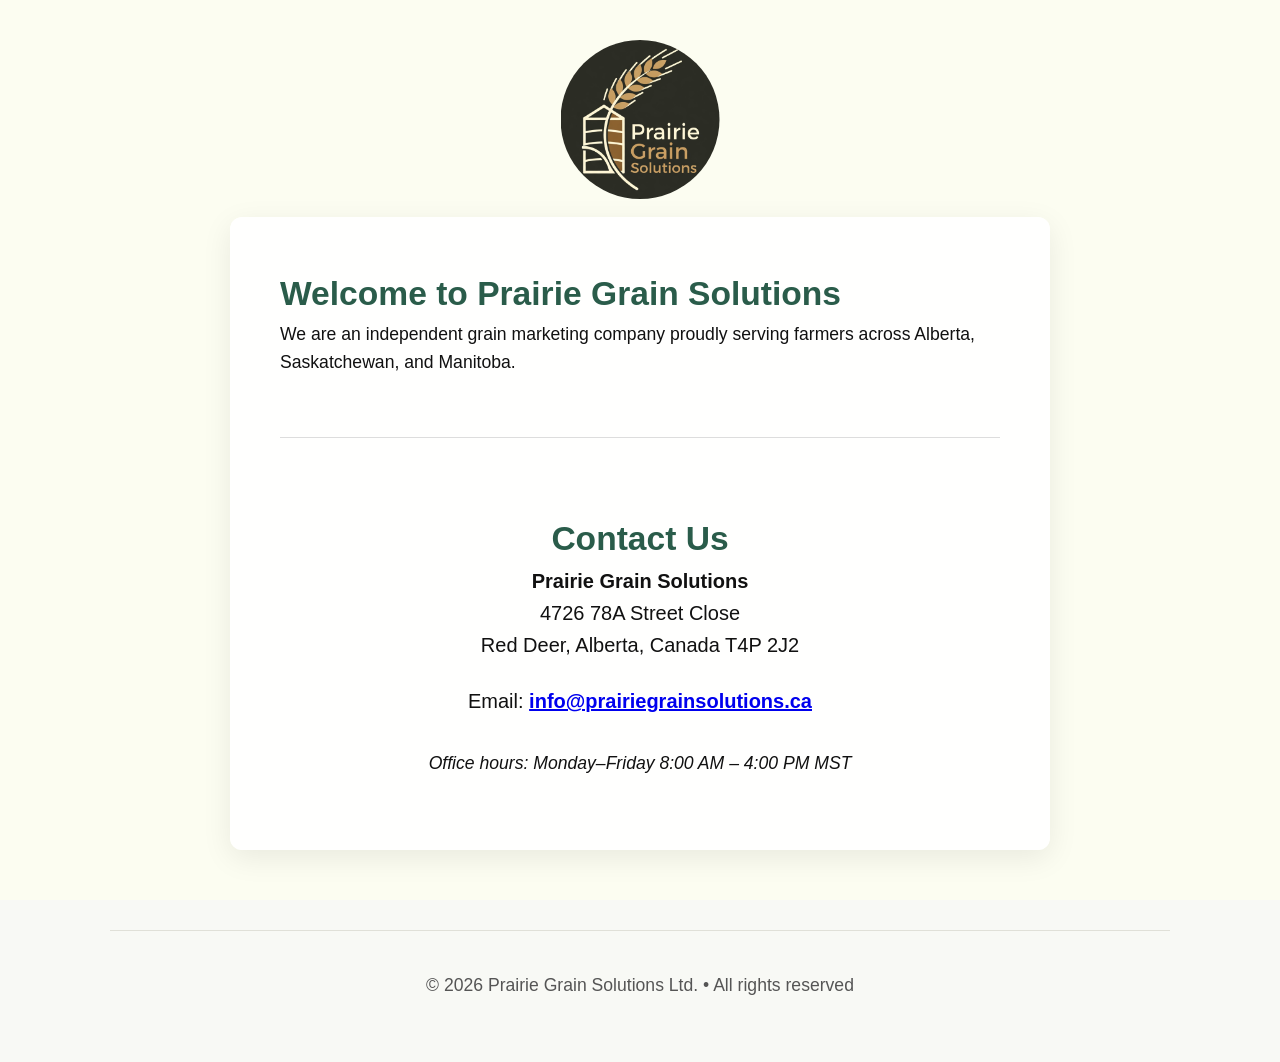
==== index.html @ 23968677 "Small update" ====
<!DOCTYPE html>
<html lang="en">
<head>
  <meta charset="UTF-8" />
  <meta name="viewport" content="width=device-width, initial-scale=1.0"/>
  <title>Prairie Grain Solutions - Grain Marketing</title>
  <style>
    * {
      margin: 0;
      padding: 0;
      box-sizing: border-box;
    }

    body {
      font-family: 'Segoe UI', Tahoma, Geneva, Verdana, sans-serif;
      color: #111;
      line-height: 1.6;
      min-height: 100vh;
      background-color: #f8f9f5;
    }

    /* Background with blur */
    .background {
      position: fixed;
      inset: 0;
      z-index: -2;
      background-image: url('https://www.shutterstock.com/image-photo/canola-field-yellow-flowers-sunset-600nw-2491357563.jpg');
      background-size: cover;
      background-position: center;
      background-repeat: no-repeat;
      filter: blur(8px) brightness(0.85);
    }

    /* Overlay to improve text readability */
    .overlay {
      position: fixed;
      inset: 0;
      background: rgba(255, 255, 240, 0.68); /* light creamy overlay */
      z-index: -1;
    }

    .container {
      max-width: 1100px;
      margin: 0 auto;
      padding: 0 20px;
    }

    header {
      padding: 40px 0 10px;
      text-align: center;
    }

    h1 {
      font-size: 3.8rem;
      color: #2b2c24;
      margin-bottom: 0.2em;
      font-weight: 700;
      letter-spacing: -1px;
      text-shadow: 0 2px 8px rgba(0,0,0,0.12);
    }

    .tagline {
      font-size: 1.5rem;
      color: #444;
      font-weight: 400;
      max-width: 700px;
      margin: 0 auto 2rem;
    }

    .content {
      max-width: 820px;
      margin: 0 auto 80px;
      background: rgba(255,255,255,0.92);
      padding: 50px;
      border-radius: 12px;
      box-shadow: 0 8px 30px rgba(0,0,0,0.08);
      backdrop-filter: blur(4px);
    }

    h2 {
      color: #2a5c4a;
      margin: 0.0em 0 0.0em;
      font-size: 2.1rem;
    }

    p {
      margin-bottom: 1.3em;
      font-size: 1.1rem;
    }

    .contact-section {
      text-align: center;
      margin-top: 60px;
      padding-top: 50px;
      border-top: 1px solid #ddd;
    }

    .contact-info {
      font-size: 1.25rem;
      margin: 1.5rem 0;
    }

    .highlight {
      color: #c47c00;
      font-weight: 600;
    }

    footer {
      text-align: center;
      padding: 40px 0;
      color: #555;
      font-size: 0.95rem;
      border-top: 1px solid #e0e0d8;
    }

    @media (max-width: 768px) {
      h1 { font-size: 2.8rem; }
      .tagline { font-size: 1.3rem; }
      .content { padding: 35px 25px; }
    }

    .logoImg {
      clip-path: circle(50%);
      width: 15%;
      height: 15%;
    }

  </style>
</head>
<body>

  <div class="background"></div>
  <div class="overlay"></div>
  
  <div class="container">
    
    <header>
      <img class="logoImg" src="Logo.png" >
      <!--
      <h1>Prairie Grain Solutions</h1>
      <div class="tagline">Trusted grain marketing • Fair prices • Reliable service</div>
      -->
    </header>

    <div class="content">
      <h2>Welcome to Prairie Grain Solutions</h2>
      <p>We are an independent grain marketing company proudly serving farmers across Alberta, Saskatchewan, and Manitoba.</p>

      
      <div class="contact-section">
        <div class="contact-info">
          <h2>Contact Us</h2>
          <strong>Prairie Grain Solutions</strong><br>
          4726 78A Street Close<br> 
          Red Deer, Alberta, Canada T4P 2J2
        </div>

        <div class="contact-info">
          <!--Phone: <span class="highlight"><a href="tel:4038774019">(403) 877-4019</a></span><br>-->
          Email: <span class="highlight"><a href="mailto:info@prairiegrainsolutions.ca">info@prairiegrainsolutions.ca</a></span>
        </div>

        <p style="margin-top: 2rem; font-style: italic;">
          Office hours: Monday–Friday 8:00 AM – 4:00 PM MST<br>
        </p>
      </div>
    </div>

    <footer>
      <p>© 2026 Prairie Grain Solutions Ltd. • All rights reserved</p>
    </footer>
  </div>

</body>
</html>
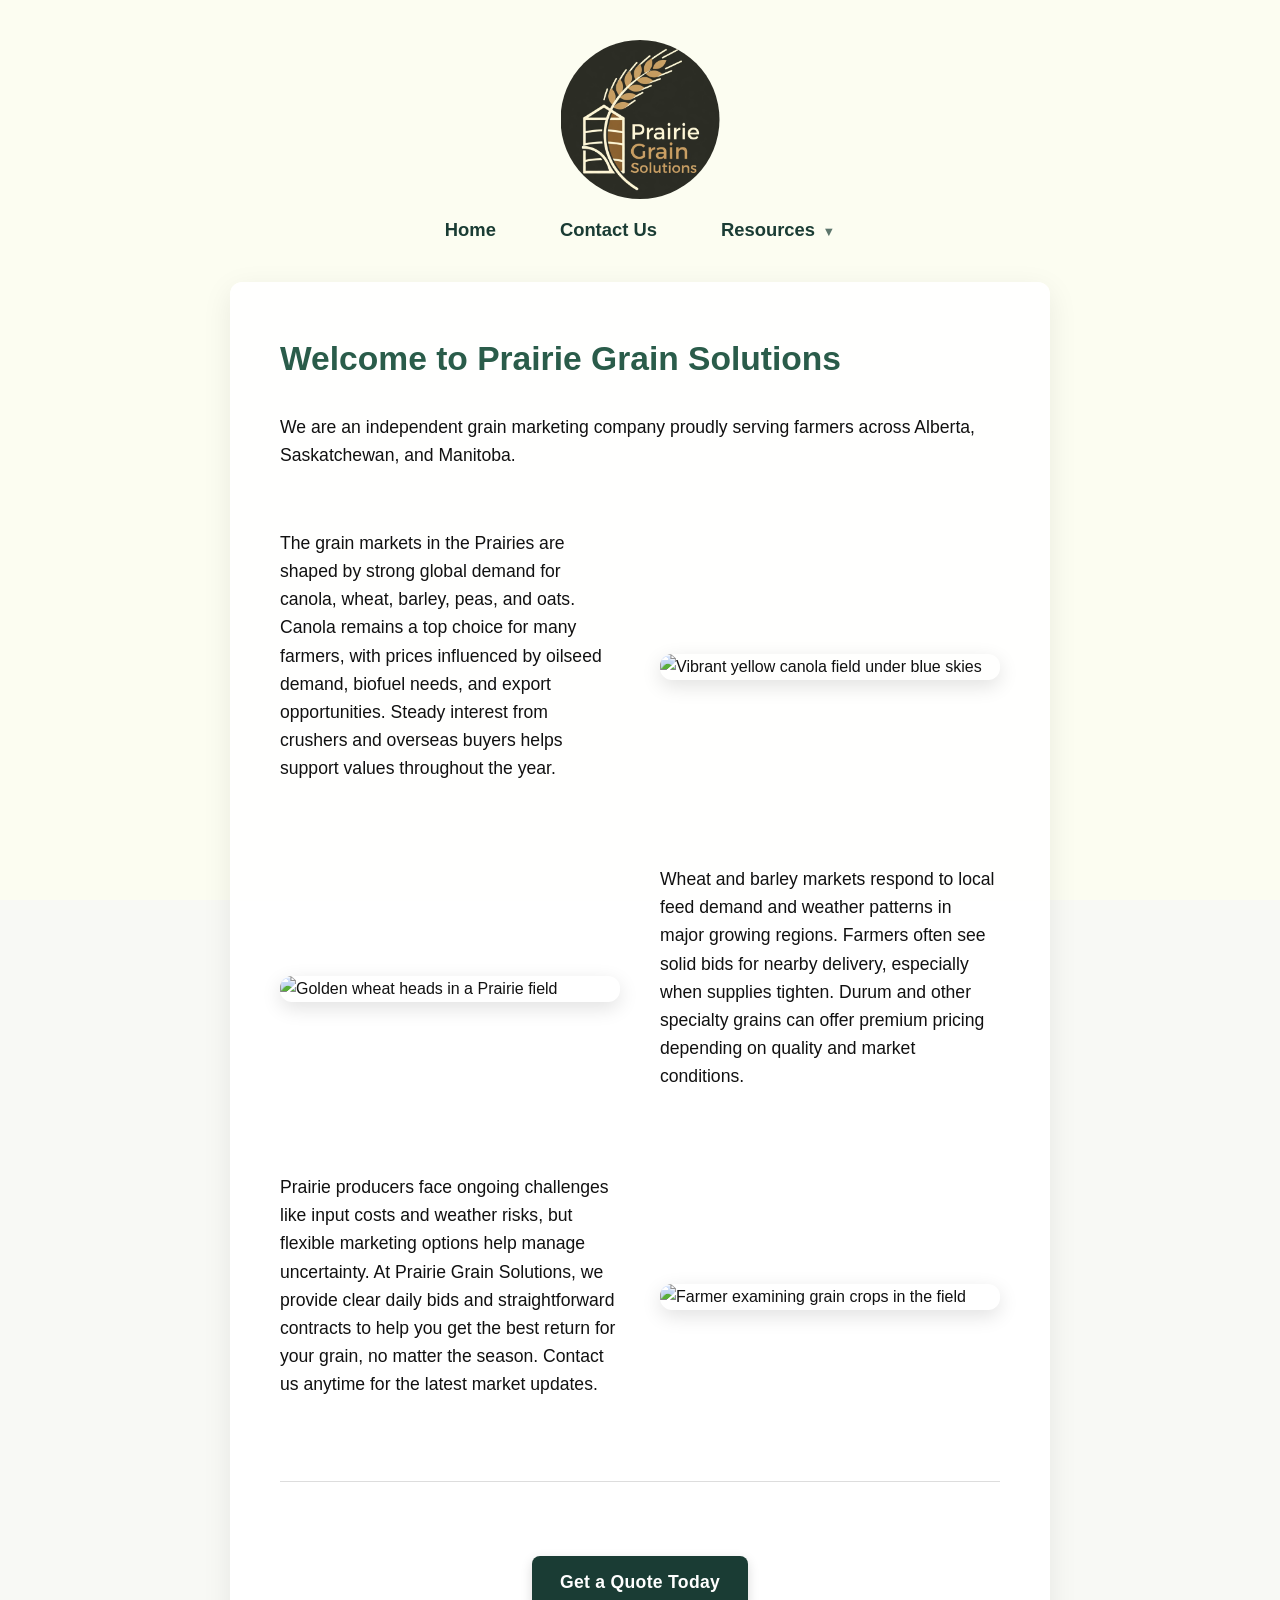
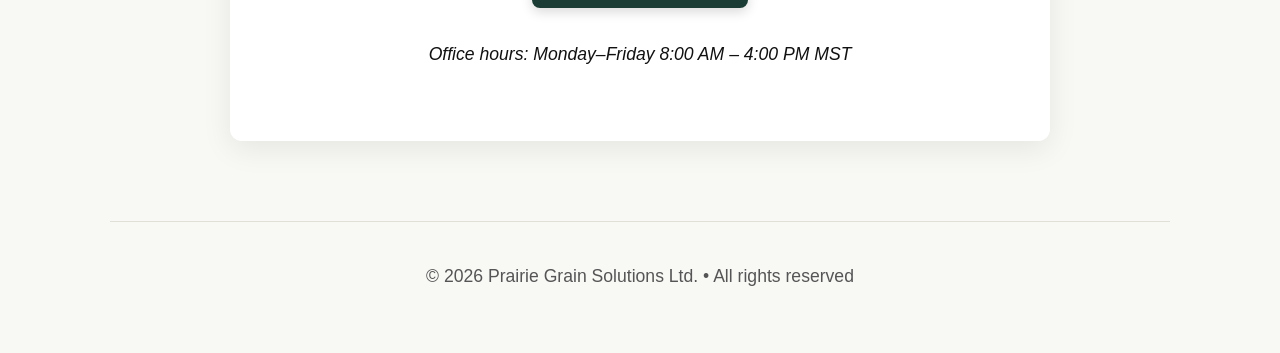
==== commit 3e0234c8: "Updates" ====
--- a/index.html
+++ b/index.html
@@ -4,128 +4,7 @@
   <meta charset="UTF-8" />
   <meta name="viewport" content="width=device-width, initial-scale=1.0"/>
   <title>Prairie Grain Solutions - Grain Marketing</title>
-  <style>
-    * {
-      margin: 0;
-      padding: 0;
-      box-sizing: border-box;
-    }
-
-    body {
-      font-family: 'Segoe UI', Tahoma, Geneva, Verdana, sans-serif;
-      color: #111;
-      line-height: 1.6;
-      min-height: 100vh;
-      background-color: #f8f9f5;
-    }
-
-    /* Background with blur */
-    .background {
-      position: fixed;
-      inset: 0;
-      z-index: -2;
-      background-image: url('https://www.shutterstock.com/image-photo/canola-field-yellow-flowers-sunset-600nw-2491357563.jpg');
-      background-size: cover;
-      background-position: center;
-      background-repeat: no-repeat;
-      filter: blur(8px) brightness(0.85);
-    }
-
-    /* Overlay to improve text readability */
-    .overlay {
-      position: fixed;
-      inset: 0;
-      background: rgba(255, 255, 240, 0.68); /* light creamy overlay */
-      z-index: -1;
-    }
-
-    .container {
-      max-width: 1100px;
-      margin: 0 auto;
-      padding: 0 20px;
-    }
-
-    header {
-      padding: 40px 0 10px;
-      text-align: center;
-    }
-
-    h1 {
-      font-size: 3.8rem;
-      color: #2b2c24;
-      margin-bottom: 0.2em;
-      font-weight: 700;
-      letter-spacing: -1px;
-      text-shadow: 0 2px 8px rgba(0,0,0,0.12);
-    }
-
-    .tagline {
-      font-size: 1.5rem;
-      color: #444;
-      font-weight: 400;
-      max-width: 700px;
-      margin: 0 auto 2rem;
-    }
-
-    .content {
-      max-width: 820px;
-      margin: 0 auto 80px;
-      background: rgba(255,255,255,0.92);
-      padding: 50px;
-      border-radius: 12px;
-      box-shadow: 0 8px 30px rgba(0,0,0,0.08);
-      backdrop-filter: blur(4px);
-    }
-
-    h2 {
-      color: #2a5c4a;
-      margin: 0.0em 0 0.0em;
-      font-size: 2.1rem;
-    }
-
-    p {
-      margin-bottom: 1.3em;
-      font-size: 1.1rem;
-    }
-
-    .contact-section {
-      text-align: center;
-      margin-top: 60px;
-      padding-top: 50px;
-      border-top: 1px solid #ddd;
-    }
-
-    .contact-info {
-      font-size: 1.25rem;
-      margin: 1.5rem 0;
-    }
-
-    .highlight {
-      color: #c47c00;
-      font-weight: 600;
-    }
-
-    footer {
-      text-align: center;
-      padding: 40px 0;
-      color: #555;
-      font-size: 0.95rem;
-      border-top: 1px solid #e0e0d8;
-    }
-
-    @media (max-width: 768px) {
-      h1 { font-size: 2.8rem; }
-      .tagline { font-size: 1.3rem; }
-      .content { padding: 35px 25px; }
-    }
-
-    .logoImg {
-      clip-path: circle(50%);
-      width: 15%;
-      height: 15%;
-    }
-
-  </style>
+  <link rel="stylesheet" href="styles.css">
 </head>
 <body>
 
@@ -136,28 +15,65 @@
     
     <header>
       <img class="logoImg" src="Logo.png" >
-      <!--
-      <h1>Prairie Grain Solutions</h1>
-      <div class="tagline">Trusted grain marketing • Fair prices • Reliable service</div>
-      -->
+      <nav>
+        <ul>
+          <li><a href="index.html">Home</a></li>
+          <li><a href="contact.html">Contact Us</a></li>
+          
+          <li class="has-dropdown">
+            <a href="#">Resources</a>
+            <div class="dropdown-content">
+              <a href="https://www.albertagrains.com/" target="_blank" >Industry News</a>
+              <a href="https://www.producer.com/" target="_blank" >Western Producer</a>
+              <a href="https://www.canolacouncil.org/" target="_blank" >Canola Council of Canada</a>
+              <a href="https://www.grainscanada.gc.ca/en/" target="_blank" >Canadian Grain Commission</a>
+            </div>
+          </li>
+
+        </ul>
+      </nav>
     </header>
 
     <div class="content">
       <h2>Welcome to Prairie Grain Solutions</h2>
       <p>We are an independent grain marketing company proudly serving farmers across Alberta, Saskatchewan, and Manitoba.</p>
 
+      <div class="market-section">
+        <div class="market-item">
+          <div class="market-text">
+            <p>The grain markets in the Prairies are shaped by strong global demand for canola, wheat, barley, peas, and oats. Canola remains a top choice for many farmers, with prices influenced by oilseed demand, biofuel needs, and export opportunities. Steady interest from crushers and overseas buyers helps support values throughout the year.</p>
+          </div>
+          <div class="market-img">
+            <img src="https://www.shutterstock.com/image-photo/flowering-canola-field-white-clouds-600nw-2508365539.jpg" alt="Vibrant yellow canola field under blue skies">
+          </div>
+        </div>
+
+        <div class="market-item reverse">
+          <div class="market-text">
+            <p>Wheat and barley markets respond to local feed demand and weather patterns in major growing regions. Farmers often see solid bids for nearby delivery, especially when supplies tighten. Durum and other specialty grains can offer premium pricing depending on quality and market conditions.</p>
+          </div>
+          <div class="market-img">
+            <img src="https://static.albertafarmexpress.ca/wp-content/uploads/2025/12/10124108/235995_web1_wheat-heads-under-late-summer-sky-2024-AS.jpeg" alt="Golden wheat heads in a Prairie field">
+          </div>
+        </div>
+
+        <div class="market-item">
+          <div class="market-text">
+            <p>Prairie producers face ongoing challenges like input costs and weather risks, but flexible marketing options help manage uncertainty. At Prairie Grain Solutions, we provide clear daily bids and straightforward contracts to help you get the best return for your grain, no matter the season. Contact us anytime for the latest market updates.</p>
+          </div>
+          <div class="market-img">
+            <img src="https://media.istockphoto.com/id/1334161295/photo/farmers-hand-examining-barley-field.jpg?s=612x612&w=0&k=20&c=5QXLwSsD42IzYiPCcmaD3SNMktpcyRYA8BVDDXONWEo=" alt="Farmer examining grain crops in the field">
+          </div>
+        </div>
+      </div>
+
+
       
       <div class="contact-section">
         <div class="contact-info">
-          <h2>Contact Us</h2>
-          <strong>Prairie Grain Solutions</strong><br>
-          4726 78A Street Close<br> 
-          Red Deer, Alberta, Canada T4P 2J2
-        </div>
 
-        <div class="contact-info">
-          <!--Phone: <span class="highlight"><a href="tel:4038774019">(403) 877-4019</a></span><br>-->
-          Email: <span class="highlight"><a href="mailto:info@prairiegrainsolutions.ca">info@prairiegrainsolutions.ca</a></span>
+          <a href="contact.html" class="pgs-button">Get a Quote Today</a>
+
         </div>
 
         <p style="margin-top: 2rem; font-style: italic;">
--- a/styles.css
+++ b/styles.css
@@ -0,0 +1,323 @@
+ * {
+     margin: 0;
+     padding: 0;
+     box-sizing: border-box;
+ }
+
+ body {
+     font-family: 'Segoe UI', Tahoma, Geneva, Verdana, sans-serif;
+     color: #111;
+     line-height: 1.6;
+     min-height: 100vh;
+     background-color: #f8f9f5;
+ }
+
+ .logoImg {
+     clip-path: circle(50%);
+     width: 15%;
+     height: 15%;
+ }
+
+ .background {
+     position: fixed;
+     inset: 0;
+     z-index: -2;
+     background-image: url('https://www.shutterstock.com/image-photo/canola-field-yellow-flowers-sunset-600nw-2491357563.jpg');
+     background-size: cover;
+     background-position: center;
+     background-repeat: no-repeat;
+     filter: blur(8px) brightness(0.85);
+ }
+
+ .overlay {
+     position: fixed;
+     inset: 0;
+     background: rgba(255, 255, 240, 0.68);
+     z-index: -1;
+ }
+
+ .container {
+     max-width: 1100px;
+     margin: 0 auto;
+     padding: 0 20px;
+ }
+
+ header {
+     padding: 40px 0 0px;
+     text-align: center;
+     position: relative;
+ }
+
+ nav {
+     margin-bottom: 30px;
+ }
+
+ nav ul {
+     list-style: none;
+     display: flex;
+     justify-content: center;
+     gap: 2.5rem;
+     flex-wrap: wrap;
+ }
+
+ nav>ul>li {
+     position: relative;
+ }
+
+ nav a {
+     color: #1a3c34;
+     text-decoration: none;
+     font-size: 1.15rem;
+     font-weight: 600;
+     padding: 8px 12px;
+     transition: color 0.3s, background 0.3s;
+     border-radius: 6px;
+     display: block;
+ }
+
+ nav a:hover,
+ nav a:focus {
+     color: #c47c00;
+     background: rgba(196, 124, 0, 0.08);
+ }
+
+ /* Dropdown styles */
+ .dropdown-content {
+     display: none;
+     position: absolute;
+     top: 100%;
+     left: 0;
+     background: rgba(255, 255, 255, 0.95);
+     min-width: 220px;
+     box-shadow: 0 8px 20px rgba(0, 0, 0, 0.12);
+     border-radius: 8px;
+     overflow: hidden;
+     z-index: 10;
+     margin-top: 0px;
+ }
+
+ .dropdown-content a {
+     padding: 12px 20px;
+     font-size: 1.05rem;
+     color: #1a3c34;
+     border-bottom: 1px solid #eee;
+ }
+
+ .dropdown-content a:last-child {
+     border-bottom: none;
+ }
+
+ .dropdown-content a:hover {
+     background: rgba(26, 60, 52, 0.1);
+     color: #c47c00;
+ }
+
+ nav li:hover>.dropdown-content {
+     display: block;
+ }
+
+ /* Arrow indicator for dropdown parent */
+ .has-dropdown>a::after {
+     content: ' ▼';
+     font-size: 0.8rem;
+     margin-left: 4px;
+     opacity: 0.7;
+ }
+
+ h1 {
+     font-size: 3.8rem;
+     color: #1a3c34;
+     margin-bottom: 0.2em;
+     font-weight: 700;
+     letter-spacing: -1px;
+     text-shadow: 0 2px 8px rgba(0, 0, 0, 0.12);
+ }
+
+ .tagline {
+     font-size: 1.5rem;
+     color: #444;
+     font-weight: 400;
+     max-width: 700px;
+     margin: 0 auto 2rem;
+ }
+
+ .content {
+     max-width: 820px;
+     margin: 0 auto 80px;
+     background: rgba(255, 255, 255, 0.92);
+     padding: 50px;
+     border-radius: 12px;
+     box-shadow: 0 8px 30px rgba(0, 0, 0, 0.08);
+     backdrop-filter: blur(4px);
+ }
+
+ h2 {
+     color: #2a5c4a;
+     margin: 0em 0 0.8em;
+     font-size: 2.1rem;
+ }
+
+ p {
+     margin-bottom: 1.3em;
+     font-size: 1.1rem;
+ }
+
+ .market-section {
+     margin: 60px 0;
+ }
+
+ .market-item {
+     display: flex;
+     align-items: center;
+     gap: 40px;
+     margin-bottom: 60px;
+     flex-wrap: wrap;
+ }
+
+ .market-item.reverse {
+     flex-direction: row-reverse;
+ }
+
+ .market-text {
+     flex: 1;
+     min-width: 300px;
+ }
+
+ .market-img {
+     flex: 1;
+     min-width: 300px;
+     border-radius: 12px;
+     overflow: hidden;
+     box-shadow: 0 6px 20px rgba(0, 0, 0, 0.12);
+ }
+
+ .market-img img {
+     width: 100%;
+     height: auto;
+     display: block;
+     object-fit: cover;
+ }
+
+ .contact-section {
+     text-align: center;
+     margin-top: 60px;
+     padding-top: 50px;
+     border-top: 1px solid #ddd;
+ }
+
+ #contact {
+     scroll-margin-top: 100px;
+ }
+
+ .contact-info {
+     font-size: 1.25rem;
+     margin: 1.5rem 0;
+ }
+
+ .highlight {
+     color: #c47c00;
+     font-weight: 600;
+ }
+
+ footer {
+     text-align: center;
+     padding: 40px 0;
+     color: #555;
+     font-size: 0.95rem;
+     border-top: 1px solid #e0e0d8;
+ }
+
+ @media (max-width: 768px) {
+     nav ul {
+         gap: 1.5rem;
+         flex-direction: column;
+         align-items: center;
+     }
+
+     .dropdown-content {
+         position: static;
+         box-shadow: none;
+         background: rgba(255, 255, 255, 0.9);
+         margin: 8px 0;
+         border-radius: 6px;
+     }
+
+     nav li:hover>.dropdown-content {
+         display: block;
+     }
+
+     h1 {
+         font-size: 2.8rem;
+     }
+
+     .tagline {
+         font-size: 1.3rem;
+     }
+
+     .content {
+         padding: 35px 25px;
+     }
+
+     .market-item,
+     .market-item.reverse {
+         flex-direction: column;
+         gap: 25px;
+         text-align: center;
+     }
+ }
+
+ .pgs-button {
+  display: inline-block;
+  padding: 12px 28px;
+  font-family: 'Segoe UI', Tahoma, Geneva, Verdana, sans-serif;
+  font-size: 1.1rem;
+  font-weight: 600;
+  color: white;
+  background-color: #1a3c34;           /* Matches the dark green used in headings */
+  border: none;
+  border-radius: 8px;
+  cursor: pointer;
+  text-decoration: none;
+  transition: all 0.3s ease;
+  box-shadow: 0 4px 12px rgba(0, 0, 0, 0.15);
+  letter-spacing: 0.3px;
+}
+
+/* Hover state - uses the warm orange accent color */
+.pgs-button:hover,
+.pgs-button:focus {
+  background-color: #c47c00;           /* Matches the .highlight orange */
+  color: white;
+  transform: translateY(-2px);
+  box-shadow: 0 6px 18px rgba(196, 124, 0, 0.3);
+}
+
+/* Active / clicked state */
+.pgs-button:active {
+  transform: translateY(0);
+  box-shadow: 0 2px 8px rgba(0, 0, 0, 0.2);
+}
+
+/* Optional: secondary / outline variant */
+.pgs-button.secondary {
+  background-color: transparent;
+  color: #1a3c34;
+  border: 2px solid #1a3c34;
+  box-shadow: none;
+}
+
+.pgs-button.secondary:hover,
+.pgs-button.secondary:focus {
+  background-color: rgba(26, 60, 52, 0.08);
+  color: #c47c00;
+  border-color: #c47c00;
+}
+
+/* Disabled state */
+.pgs-button:disabled {
+  background-color: #cccccc;
+  color: #666666;
+  cursor: not-allowed;
+  box-shadow: none;
+  transform: none;
+}
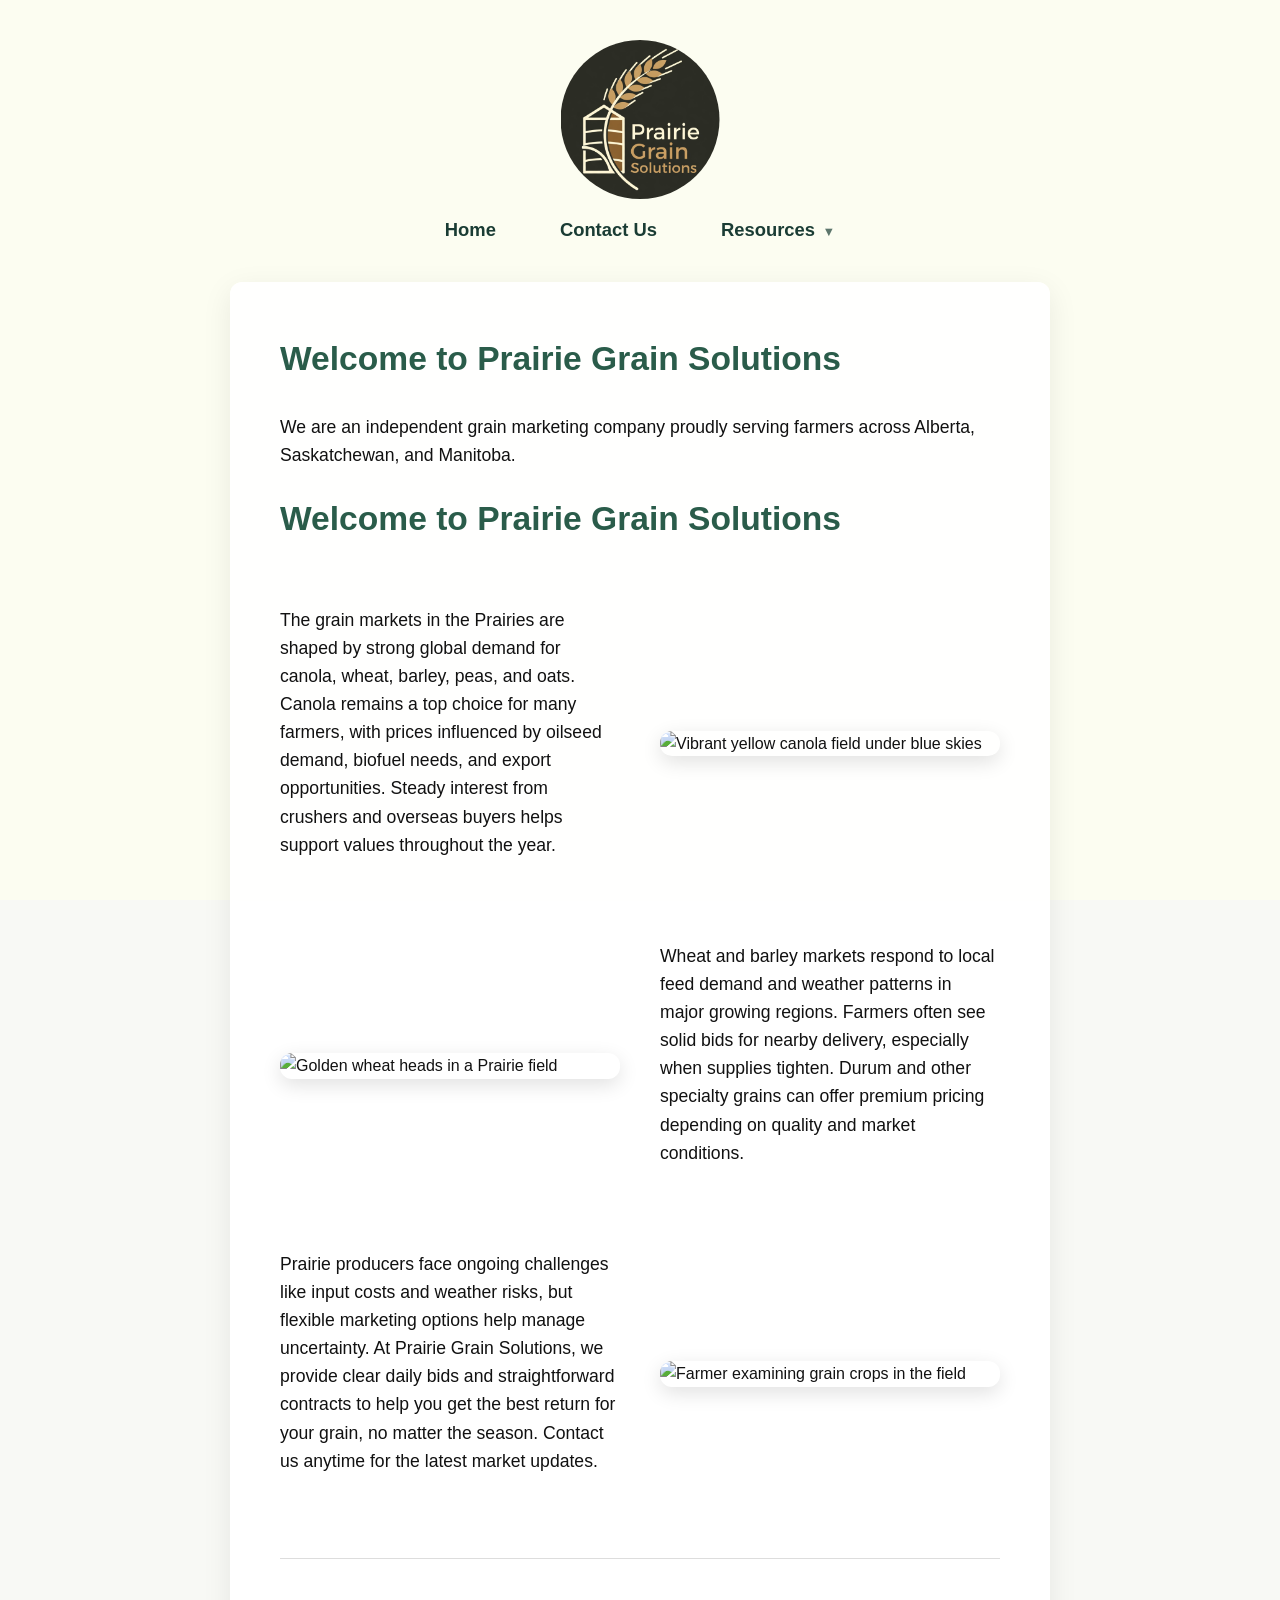
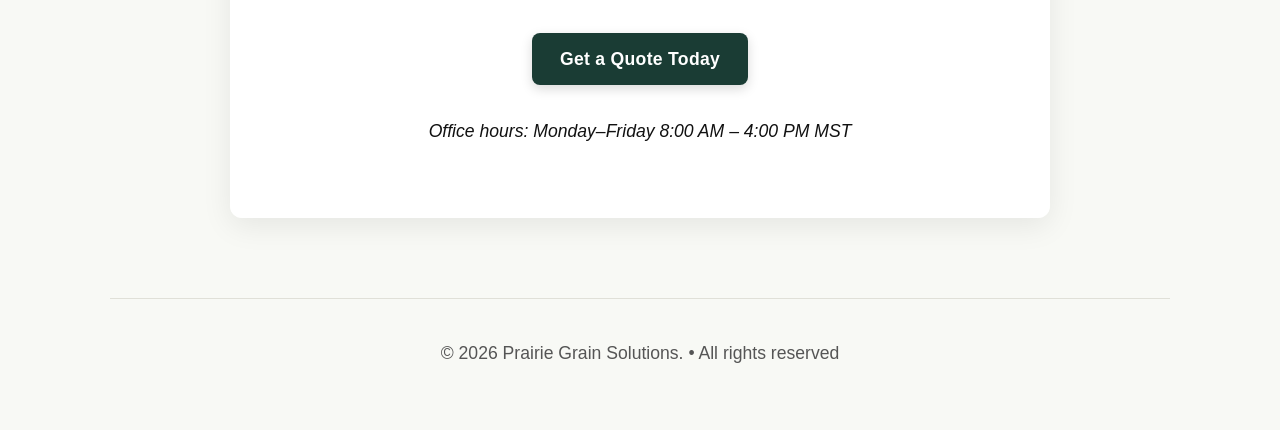
==== commit 5162d484: "no Ltd" ====
--- a/index.html
+++ b/index.html
@@ -26,7 +26,7 @@
               <a href="https://www.albertagrains.com/" target="_blank" >Industry News</a>
               <a href="https://www.producer.com/" target="_blank" >Western Producer</a>
               <a href="https://www.canolacouncil.org/" target="_blank" >Canola Council of Canada</a>
-              <a href="https://www.grainscanada.gc.ca/en/" target="_blank" >Canadian Grain Commission</a>
+              <a href="https://canadagrainscouncil.ca/" target="_blank" >Canada Grains Council</a>
             </div>
           </li>
 
@@ -37,7 +37,7 @@
     <div class="content">
       <h2>Welcome to Prairie Grain Solutions</h2>
       <p>We are an independent grain marketing company proudly serving farmers across Alberta, Saskatchewan, and Manitoba.</p>
-
+      <h2>Welcome to Prairie Grain Solutions</h2>
       <div class="market-section">
         <div class="market-item">
           <div class="market-text">
@@ -83,7 +83,7 @@
     </div>
 
     <footer>
-      <p>© 2026 Prairie Grain Solutions Ltd. • All rights reserved</p>
+      <p>© 2026 Prairie Grain Solutions. • All rights reserved</p>
     </footer>
   </div>
 
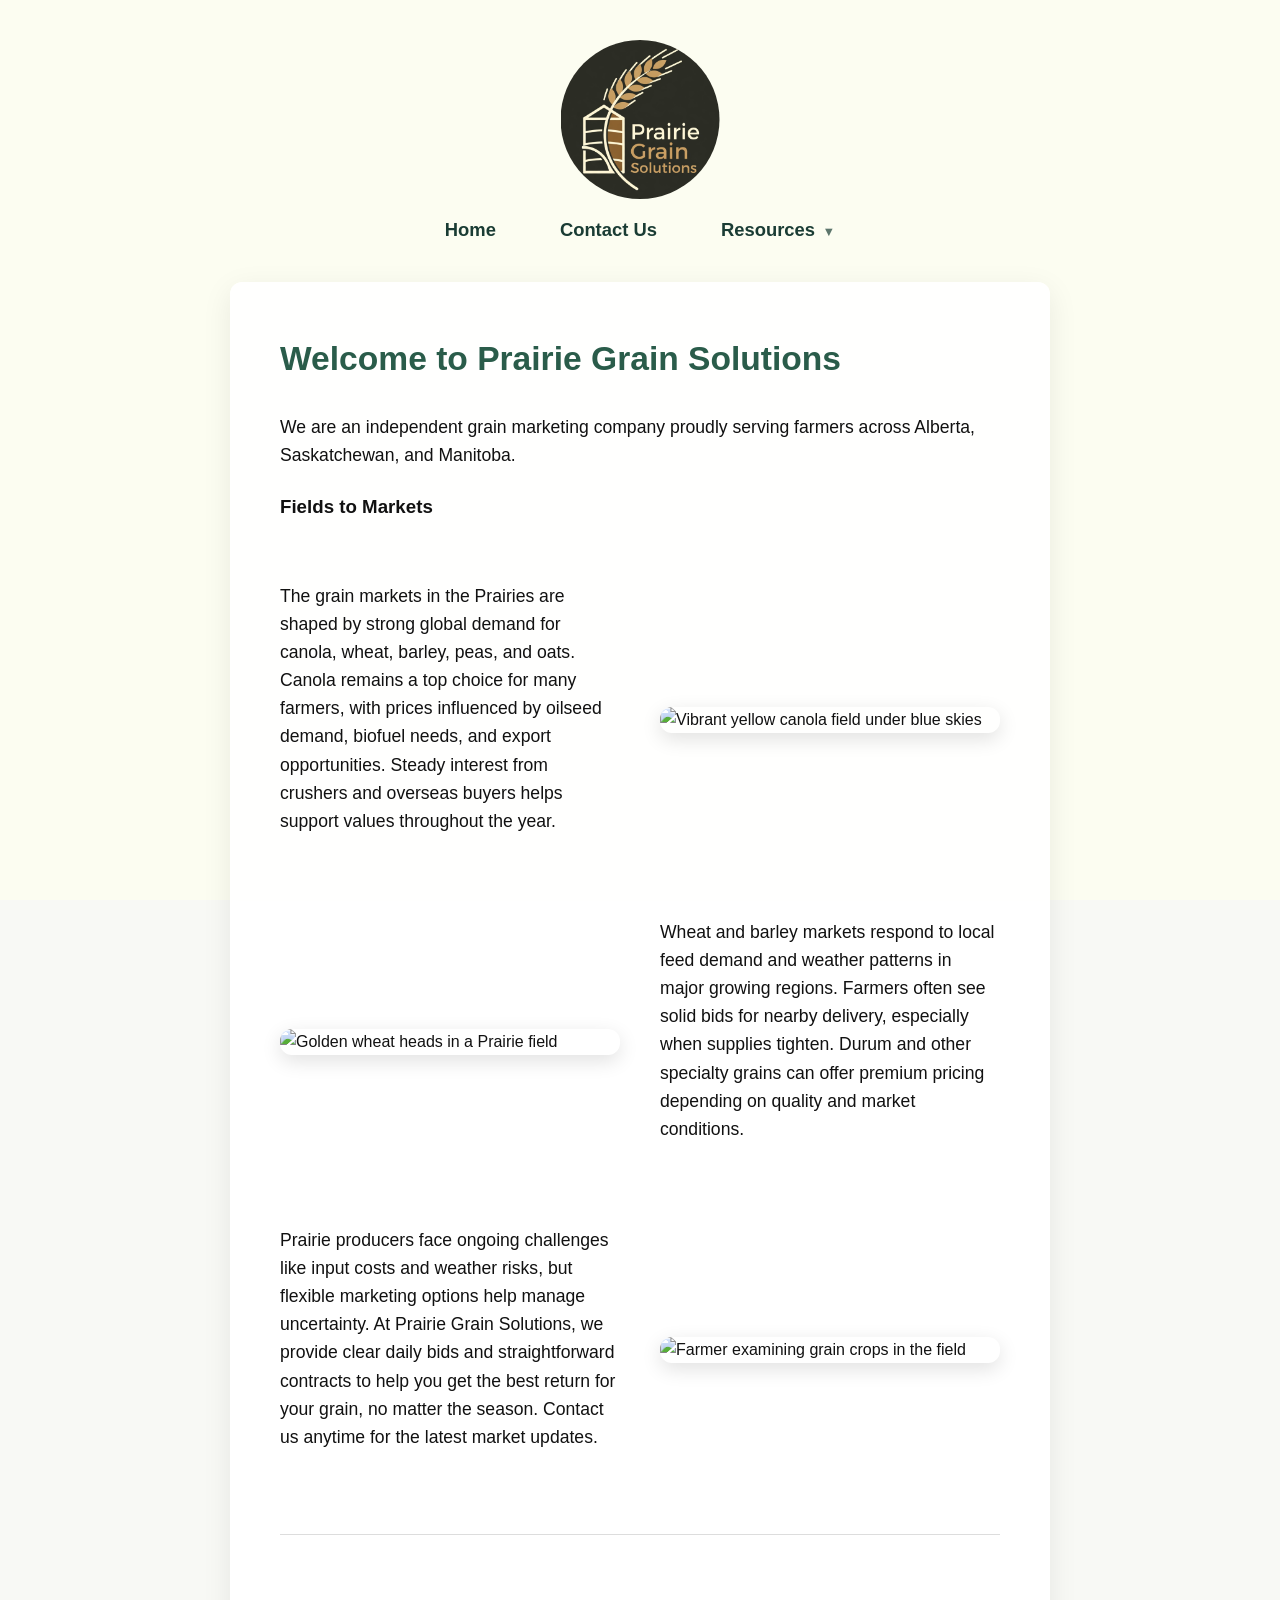
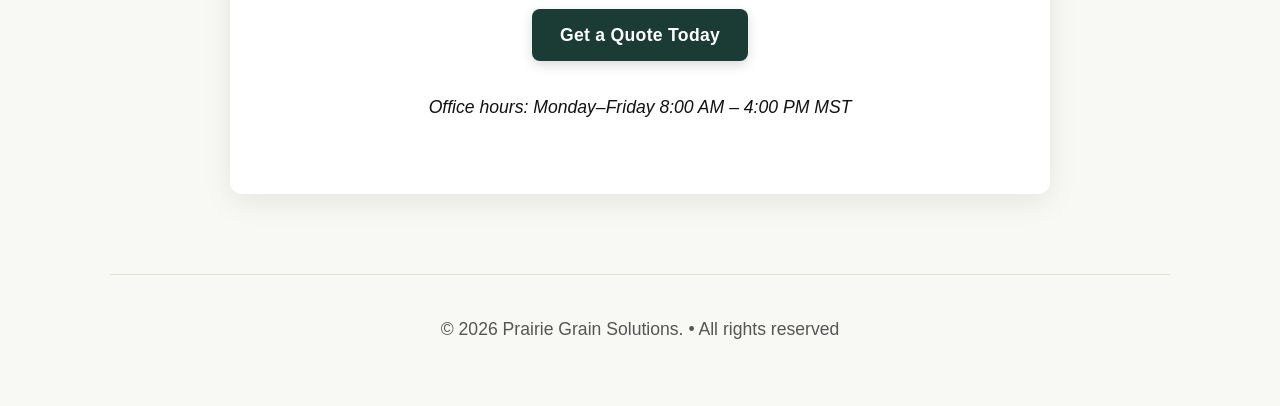
==== commit 14df77ef: "Tagline" ====
--- a/index.html
+++ b/index.html
@@ -37,7 +37,7 @@
     <div class="content">
       <h2>Welcome to Prairie Grain Solutions</h2>
       <p>We are an independent grain marketing company proudly serving farmers across Alberta, Saskatchewan, and Manitoba.</p>
-      <h2>Welcome to Prairie Grain Solutions</h2>
+      <h3>Fields to Markets</h3>
       <div class="market-section">
         <div class="market-item">
           <div class="market-text">
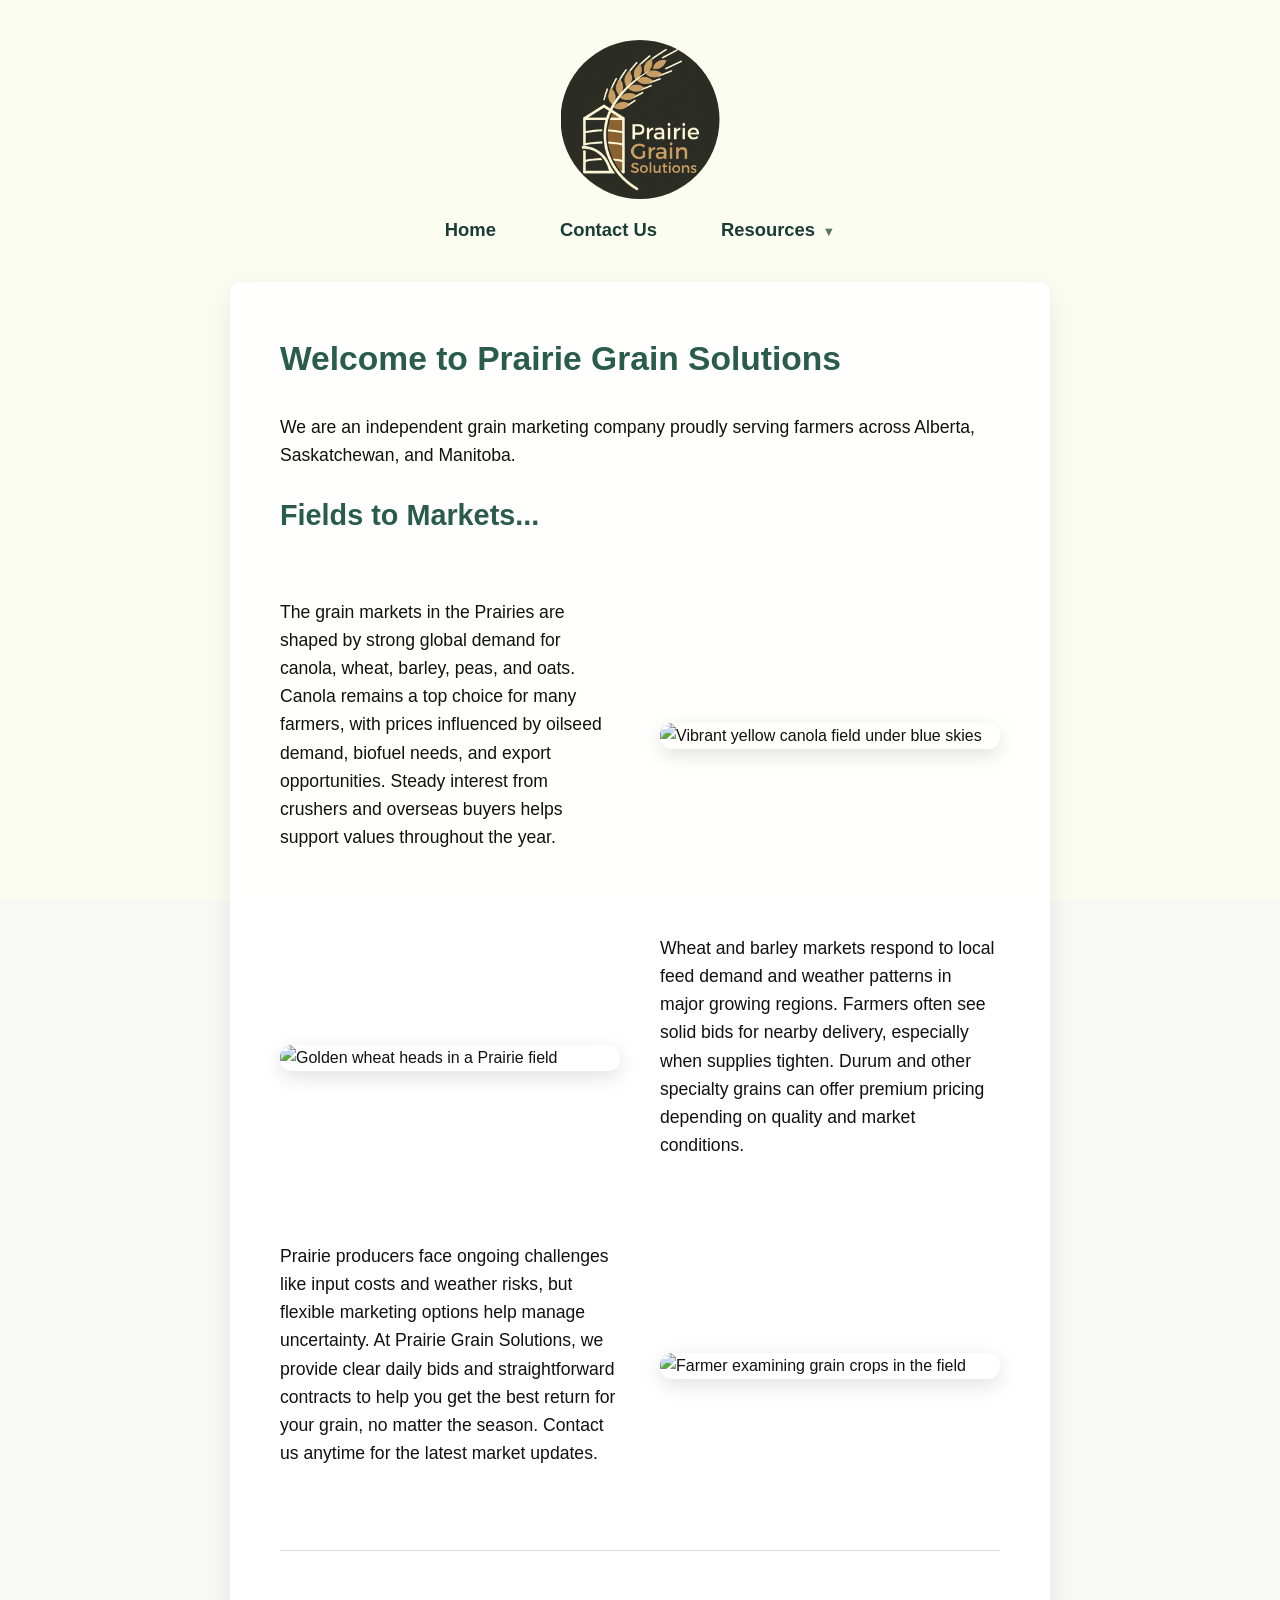
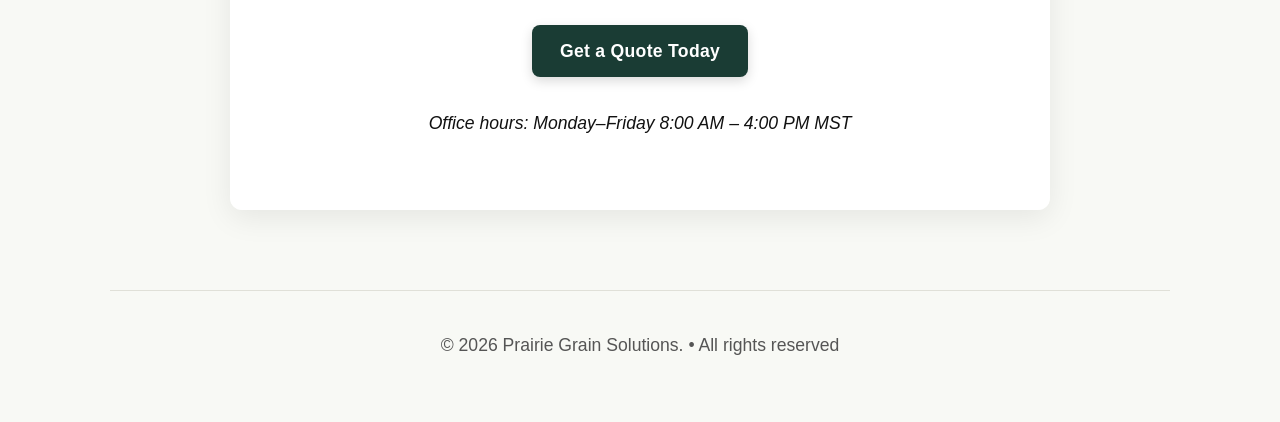
==== commit 6fd1a944: "Minor update" ====
--- a/index.html
+++ b/index.html
@@ -37,7 +37,7 @@
     <div class="content">
       <h2>Welcome to Prairie Grain Solutions</h2>
       <p>We are an independent grain marketing company proudly serving farmers across Alberta, Saskatchewan, and Manitoba.</p>
-      <h3>Fields to Markets</h3>
+      <h3>Fields to Markets...</h3>
       <div class="market-section">
         <div class="market-item">
           <div class="market-text">
--- a/styles.css
+++ b/styles.css
@@ -155,6 +155,11 @@
      color: #2a5c4a;
      margin: 0em 0 0.8em;
      font-size: 2.1rem;
+ }
+
+h3 {
+     color: #2a5c4a;
+     font-size: 1.8rem;
  }
 
  p {
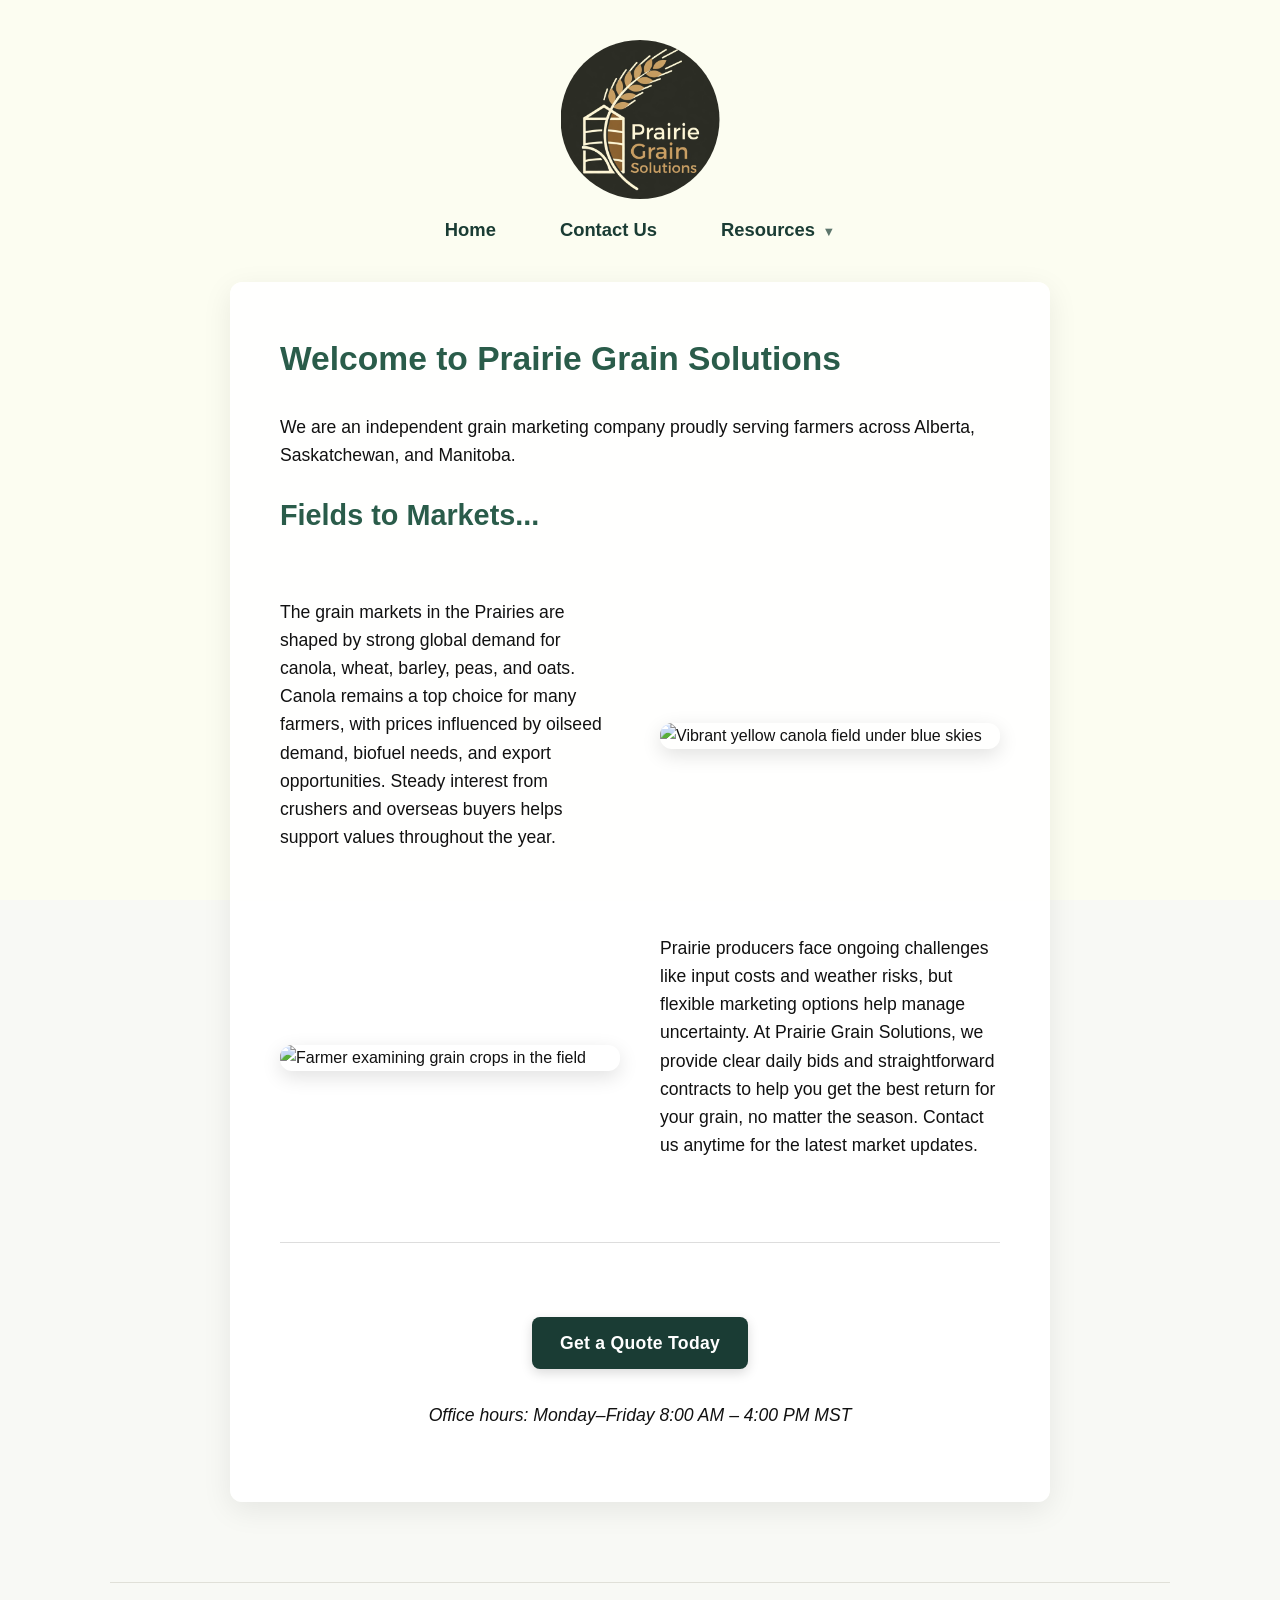
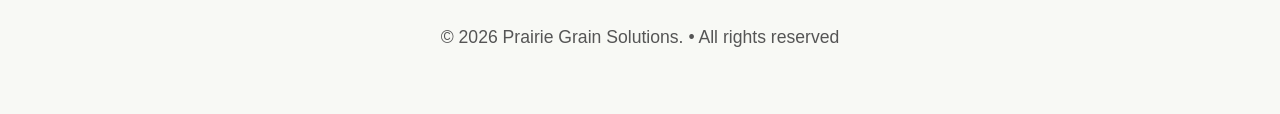
==== commit 48d5bd28: "Update" ====
--- a/index.html
+++ b/index.html
@@ -1,91 +1,98 @@
 <!DOCTYPE html>
 <html lang="en">
+
 <head>
-  <meta charset="UTF-8" />
-  <meta name="viewport" content="width=device-width, initial-scale=1.0"/>
-  <title>Prairie Grain Solutions - Grain Marketing</title>
-  <link rel="stylesheet" href="styles.css">
+    <meta charset="UTF-8" />
+    <meta name="viewport" content="width=device-width, initial-scale=1.0" />
+    <meta name="description" content="Grain Marketing">
+    <meta name="keywords" content="Prairie, Grain, Solutions, Canola, Marketing, Alberta, Saskatchewan, Manitoba">
+    <title>Prairie Grain Solutions - Grain Marketing</title>
+    <link rel="stylesheet" href="styles.css">
 </head>
+
 <body>
 
-  <div class="background"></div>
-  <div class="overlay"></div>
-  
-  <div class="container">
-    
-    <header>
-      <img class="logoImg" src="Logo.png" >
-      <nav>
-        <ul>
-          <li><a href="index.html">Home</a></li>
-          <li><a href="contact.html">Contact Us</a></li>
-          
-          <li class="has-dropdown">
-            <a href="#">Resources</a>
-            <div class="dropdown-content">
-              <a href="https://www.albertagrains.com/" target="_blank" >Industry News</a>
-              <a href="https://www.producer.com/" target="_blank" >Western Producer</a>
-              <a href="https://www.canolacouncil.org/" target="_blank" >Canola Council of Canada</a>
-              <a href="https://canadagrainscouncil.ca/" target="_blank" >Canada Grains Council</a>
+    <div class="background"></div>
+    <div class="overlay"></div>
+
+    <div class="container">
+
+        <header>
+            <img class="logoImg" src="Logo.png">
+            <nav>
+                <ul>
+                    <li><a href="index.html">Home</a></li>
+                    <li><a href="contact.html">Contact Us</a></li>
+
+                    <li class="has-dropdown">
+                        <a href="#">Resources</a>
+                        <div class="dropdown-content">
+                            <a href="https://www.albertagrains.com/" target="_blank">Industry News</a>
+                            <a href="https://www.producer.com/" target="_blank">Western Producer</a>
+                            <a href="https://www.canolacouncil.org/" target="_blank">Canola Council of Canada</a>
+                            <a href="https://canadagrainscouncil.ca/" target="_blank">Canada Grains Council</a>
+                        </div>
+                    </li>
+
+                </ul>
+            </nav>
+        </header>
+
+        <div class="content">
+            <div class="inner-content">
+                <h2>Welcome to Prairie Grain Solutions</h2>
+                <p>We are an independent grain marketing company proudly serving farmers across Alberta, Saskatchewan,
+                    and Manitoba.</p>
+                <h3>Fields to Markets...</h3>
             </div>
-          </li>
+            <div class="market-section">
+                <div class="market-item">
+                    <div class="market-text">
+                        <p>The grain markets in the Prairies are shaped by strong global demand for canola, wheat,
+                            barley, peas, and oats. Canola remains a top choice for many farmers, with prices influenced
+                            by oilseed demand, biofuel needs, and export opportunities. Steady interest from crushers
+                            and overseas buyers helps support values throughout the year.</p>
+                    </div>
+                    <div class="market-img">
+                        <img src="https://www.shutterstock.com/image-photo/flowering-canola-field-white-clouds-600nw-2508365539.jpg"
+                            alt="Vibrant yellow canola field under blue skies">
+                    </div>
+                </div>
 
-        </ul>
-      </nav>
-    </header>
+                <div class="market-item reverse">
+                    <div class="market-text">
+                        <p>Prairie producers face ongoing challenges like input costs and weather risks, but flexible
+                            marketing options help manage uncertainty. At Prairie Grain Solutions, we provide clear
+                            daily bids and straightforward contracts to help you get the best return for your grain, no
+                            matter the season. Contact us anytime for the latest market updates.</p>
+                    </div>
+                    <div class="market-img">
+                        <img src="https://media.istockphoto.com/id/1334161295/photo/farmers-hand-examining-barley-field.jpg?s=612x612&w=0&k=20&c=5QXLwSsD42IzYiPCcmaD3SNMktpcyRYA8BVDDXONWEo="
+                            alt="Farmer examining grain crops in the field">
+                    </div>
+                </div>
+            </div>
 
-    <div class="content">
-      <h2>Welcome to Prairie Grain Solutions</h2>
-      <p>We are an independent grain marketing company proudly serving farmers across Alberta, Saskatchewan, and Manitoba.</p>
-      <h3>Fields to Markets...</h3>
-      <div class="market-section">
-        <div class="market-item">
-          <div class="market-text">
-            <p>The grain markets in the Prairies are shaped by strong global demand for canola, wheat, barley, peas, and oats. Canola remains a top choice for many farmers, with prices influenced by oilseed demand, biofuel needs, and export opportunities. Steady interest from crushers and overseas buyers helps support values throughout the year.</p>
-          </div>
-          <div class="market-img">
-            <img src="https://www.shutterstock.com/image-photo/flowering-canola-field-white-clouds-600nw-2508365539.jpg" alt="Vibrant yellow canola field under blue skies">
-          </div>
+
+
+            <div class="contact-section">
+                <div class="contact-info">
+
+                    <a href="contact.html" class="pgs-button">Get a Quote Today</a>
+
+                </div>
+
+                <p style="margin-top: 2rem; font-style: italic;">
+                    Office hours: Monday–Friday 8:00 AM – 4:00 PM MST<br>
+                </p>
+            </div>
         </div>
 
-        <div class="market-item reverse">
-          <div class="market-text">
-            <p>Wheat and barley markets respond to local feed demand and weather patterns in major growing regions. Farmers often see solid bids for nearby delivery, especially when supplies tighten. Durum and other specialty grains can offer premium pricing depending on quality and market conditions.</p>
-          </div>
-          <div class="market-img">
-            <img src="https://static.albertafarmexpress.ca/wp-content/uploads/2025/12/10124108/235995_web1_wheat-heads-under-late-summer-sky-2024-AS.jpeg" alt="Golden wheat heads in a Prairie field">
-          </div>
-        </div>
-
-        <div class="market-item">
-          <div class="market-text">
-            <p>Prairie producers face ongoing challenges like input costs and weather risks, but flexible marketing options help manage uncertainty. At Prairie Grain Solutions, we provide clear daily bids and straightforward contracts to help you get the best return for your grain, no matter the season. Contact us anytime for the latest market updates.</p>
-          </div>
-          <div class="market-img">
-            <img src="https://media.istockphoto.com/id/1334161295/photo/farmers-hand-examining-barley-field.jpg?s=612x612&w=0&k=20&c=5QXLwSsD42IzYiPCcmaD3SNMktpcyRYA8BVDDXONWEo=" alt="Farmer examining grain crops in the field">
-          </div>
-        </div>
-      </div>
-
-
-      
-      <div class="contact-section">
-        <div class="contact-info">
-
-          <a href="contact.html" class="pgs-button">Get a Quote Today</a>
-
-        </div>
-
-        <p style="margin-top: 2rem; font-style: italic;">
-          Office hours: Monday–Friday 8:00 AM – 4:00 PM MST<br>
-        </p>
-      </div>
+        <footer>
+            <p>© 2026 Prairie Grain Solutions. • All rights reserved</p>
+        </footer>
     </div>
 
-    <footer>
-      <p>© 2026 Prairie Grain Solutions. • All rights reserved</p>
-    </footer>
-  </div>
+</body>
 
-</body>
 </html>
--- a/styles.css
+++ b/styles.css
@@ -151,7 +151,7 @@
      backdrop-filter: blur(4px);
  }
 
- h2 {
+h2 {
      color: #2a5c4a;
      margin: 0em 0 0.8em;
      font-size: 2.1rem;
@@ -261,6 +261,10 @@
 
      .content {
          padding: 35px 25px;
+     }
+
+     .inner-content {
+        text-align: center;
      }
 
      .market-item,
